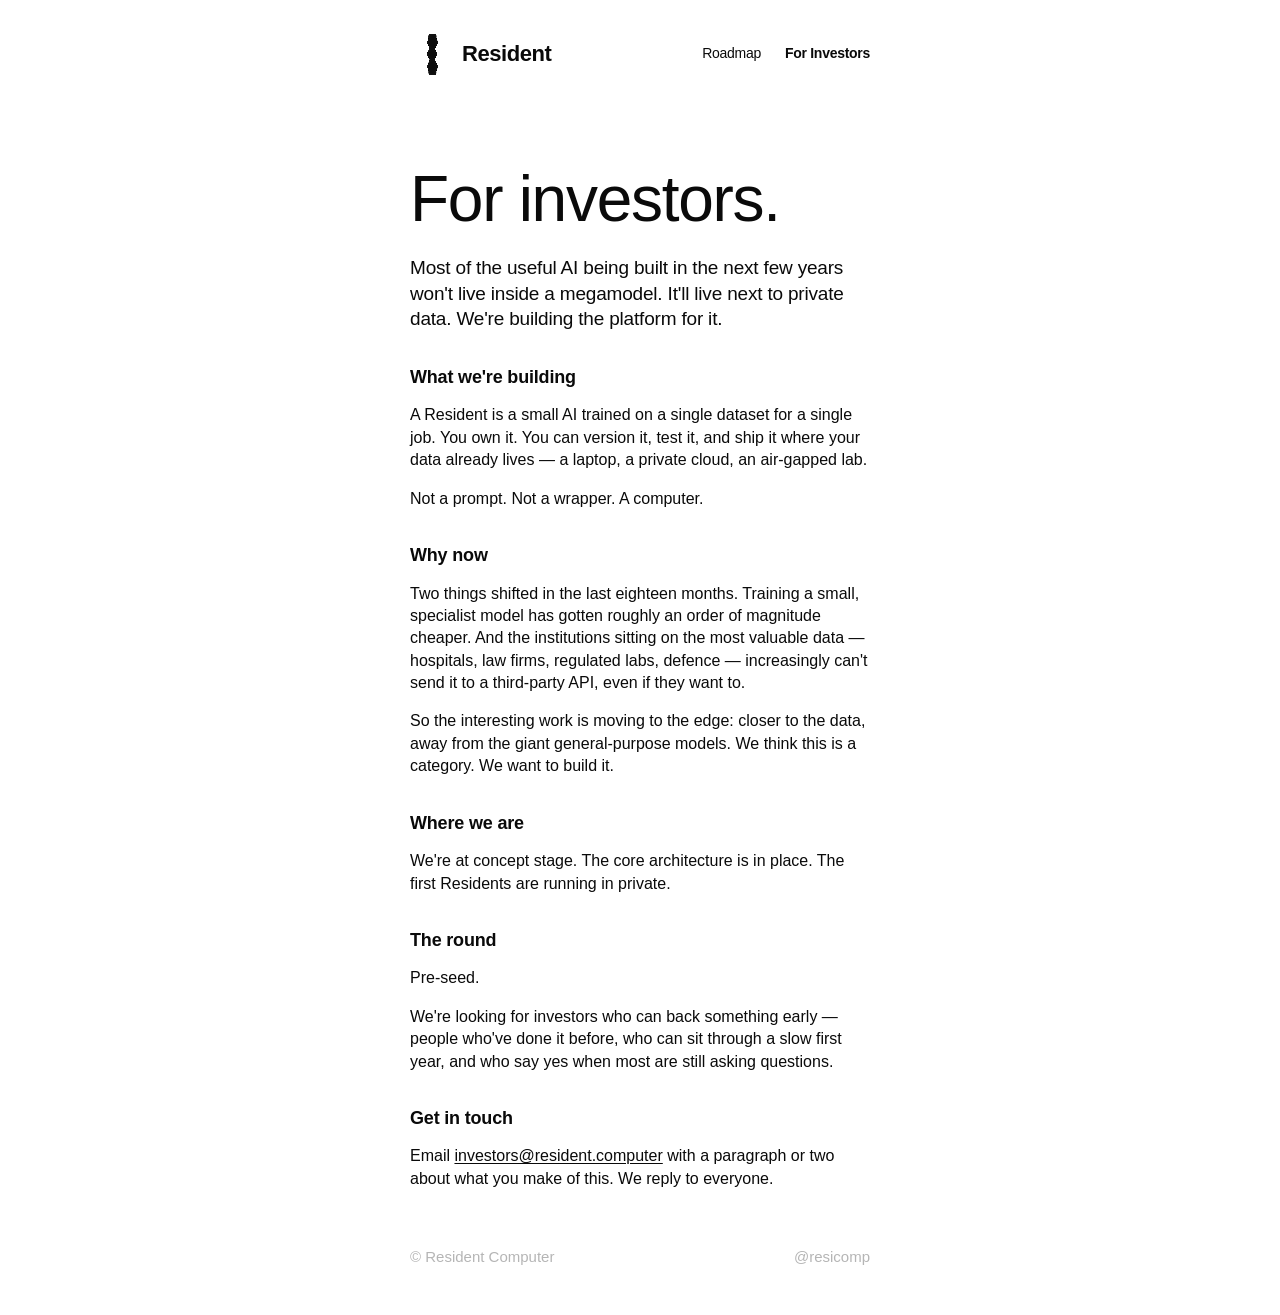
==== investors.html @ 90c77bd6 "Initial commit: Resident marketing site - Homepage with animated logo, hero, chips, signup form, por" ====
<!doctype html>
<html lang="en">
  <head>
    <meta charset="utf-8" />
    <meta name="viewport" content="width=device-width, initial-scale=1" />
    <title>For investors — Resident</title>
    <meta
      name="description"
      content="Resident builds small, owned AI computers trained on private data. We are raising a pre-seed round."
    />

    <link rel="icon" href="assets/favicon.svg" type="image/svg+xml" />
    <link rel="apple-touch-icon" href="assets/apple-touch-icon.png" />
    <meta name="theme-color" content="#ffffff" />
    <meta name="theme-color" content="#0a0a0a" media="(prefers-color-scheme: dark)" />

    <meta property="og:type" content="website" />
    <meta property="og:url" content="https://resident.computer/investors.html" />
    <meta property="og:title" content="For investors — Resident" />
    <meta property="og:description" content="Small, owned AI computers trained on private data. Pre-seed." />
    <meta property="og:image" content="https://resident.computer/assets/og.png" />
    <meta property="og:image:width" content="1200" />
    <meta property="og:image:height" content="630" />
    <meta property="og:image:alt" content="Resident — AI that lives with your data." />

    <meta name="twitter:card" content="summary_large_image" />
    <meta name="twitter:title" content="For investors — Resident" />
    <meta name="twitter:description" content="Small, owned AI computers trained on private data. Pre-seed." />
    <meta name="twitter:image" content="https://resident.computer/assets/og.png" />

    <link rel="stylesheet" href="styles.css" />
    <link
      rel="preload"
      href="assets/fonts/suisseintl-regular/SuisseIntl-Regular-WebS.woff2"
      as="font"
      type="font/woff2"
      crossorigin
    />
    <link
      rel="preload"
      href="assets/fonts/suisseintl-medium/SuisseIntl-Medium-WebS.woff2"
      as="font"
      type="font/woff2"
      crossorigin
    />
  </head>
  <body>
    <svg
      width="0"
      height="0"
      style="position: absolute"
      aria-hidden="true"
      focusable="false"
    >
      <defs>
        <filter id="goo-mark" x="-20%" y="-20%" width="140%" height="140%">
          <feGaussianBlur in="SourceGraphic" stdDeviation="1.6" />
          <feColorMatrix
            type="matrix"
            values="1 0 0 0 0  0 1 0 0 0  0 0 1 0 0  0 0 0 22 -10"
          />
        </filter>
      </defs>
    </svg>

    <header class="site-header">
      <a href="index.html" class="logo" aria-label="Resident">
        <span class="logo-mark" aria-hidden="true">
          <span class="ring">
            <span class="dot" style="--i: 0"></span>
            <span class="dot" style="--i: 1"></span>
            <span class="dot" style="--i: 2"></span>
            <span class="dot" style="--i: 3"></span>
            <span class="dot" style="--i: 4"></span>
            <span class="dot" style="--i: 5"></span>
            <span class="dot" style="--i: 6"></span>
            <span class="dot" style="--i: 7"></span>
            <span class="dot" style="--i: 8"></span>
            <span class="dot" style="--i: 9"></span>
            <span class="dot" style="--i: 10"></span>
            <span class="dot" style="--i: 11"></span>
          </span>
        </span>
        <span class="logo-word">Resident</span>
      </a>
      <nav class="nav">
        <a href="roadmap.html">Roadmap</a>
        <a href="investors.html" aria-current="page">For Investors</a>
      </nav>
    </header>

    <main class="content">
      <h1 class="hero">For investors.</h1>

      <div class="prose">
        <p class="prose-lead">
          Most of the useful AI being built in the next few years won't live
          inside a megamodel. It'll live next to private data. We're building
          the platform for it.
        </p>

        <h2 class="section-title">What we're building</h2>
        <p>
          A Resident is a small AI trained on a single dataset for a single
          job. You own it. You can version it, test it, and ship it where
          your data already lives — a laptop, a private cloud, an air-gapped
          lab.
        </p>
        <p>Not a prompt. Not a wrapper. A computer.</p>

        <h2 class="section-title">Why now</h2>
        <p>
          Two things shifted in the last eighteen months. Training a small,
          specialist model has gotten roughly an order of magnitude cheaper.
          And the institutions sitting on the most valuable data — hospitals,
          law firms, regulated labs, defence — increasingly can't send it to
          a third-party API, even if they want to.
        </p>
        <p>
          So the interesting work is moving to the edge: closer to the data,
          away from the giant general-purpose models. We think this is a
          category. We want to build it.
        </p>

        <h2 class="section-title">Where we are</h2>
        <p>
          We're at concept stage. The core architecture is in place. The
          first Residents are running in private.
        </p>

        <h2 class="section-title">The round</h2>
        <p>Pre-seed.</p>
        <p>
          We're looking for investors who can back something early — people
          who've done it before, who can sit through a slow first year, and
          who say yes when most are still asking questions.
        </p>

        <h2 class="section-title">Get in touch</h2>
        <p>
          Email
          <a href="mailto:investors@resident.computer"
            >investors@resident.computer</a
          >
          with a paragraph or two about what you make of this. We reply to
          everyone.
        </p>
      </div>
    </main>

    <footer class="site-footer">
      <span>© Resident Computer</span>
      <span>@resicomp</span>
    </footer>
  </body>
</html>
---- styles.css ----
/* ---------- Webfonts: Suisse Intl ---------- */

@font-face {
  font-family: "Suisse Intl";
  font-weight: 400;
  font-style: normal;
  font-display: swap;
  src:
    url("assets/fonts/suisseintl-regular/SuisseIntl-Regular-WebS.woff2")
      format("woff2"),
    url("assets/fonts/suisseintl-regular/SuisseIntl-Regular-WebS.woff")
      format("woff");
}

@font-face {
  font-family: "Suisse Intl";
  font-weight: 500;
  font-style: normal;
  font-display: swap;
  src:
    url("assets/fonts/suisseintl-medium/SuisseIntl-Medium-WebS.woff2")
      format("woff2"),
    url("assets/fonts/suisseintl-medium/SuisseIntl-Medium-WebS.woff")
      format("woff");
}

@font-face {
  font-family: "Suisse Intl";
  font-weight: 600;
  font-style: normal;
  font-display: swap;
  src:
    url("assets/fonts/suisseintl-semibold/SuisseIntl-SemiBold-WebS.woff2")
      format("woff2"),
    url("assets/fonts/suisseintl-semibold/SuisseIntl-SemiBold-WebS.woff")
      format("woff");
}

@font-face {
  font-family: "Suisse Intl";
  font-weight: 700;
  font-style: normal;
  font-display: swap;
  src:
    url("assets/fonts/suisseintl-bold/SuisseIntl-Bold-WebS.woff2")
      format("woff2"),
    url("assets/fonts/suisseintl-bold/SuisseIntl-Bold-WebS.woff")
      format("woff");
}

:root {
  color-scheme: light dark;

  /* Palette */
  --bg: #ffffff;
  --fg: #0a0a0a;
  --muted: rgba(10, 10, 10, 0.3);
  --border: rgba(10, 10, 10, 0.22);
  --chip-stroke: rgb(255, 158, 224);
  --signup-bg: #010000;
  --signup-button: #f866fb;

  /* Layout */
  --content-width: 460px;
  --gutter: 24px;

  /* Logo (header-size) */
  --mark-size: 44px;
  --dot-count: 12;
  --dot-size: calc(var(--mark-size) * 0.2);
  --ring-radius: calc(var(--mark-size) * 0.45);
  --ring-tilt: 33deg;
  --ring-roll: 45deg;
  --mark-perspective: 90px;
  --spin-duration: 4.5s;
}

@media (prefers-color-scheme: dark) {
  :root {
    --bg: #0a0a0a;
    --fg: #f5f5f5;
    --muted: rgba(255, 255, 255, 0.35);
    --border: rgba(255, 255, 255, 0.25);
    --signup-bg: #1a1a1a;
  }
}

*,
*::before,
*::after {
  box-sizing: border-box;
}

html,
body {
  margin: 0;
  background: var(--bg);
  color: var(--fg);
  font-family: "Suisse Intl", -apple-system, BlinkMacSystemFont, "Segoe UI",
    Roboto, "Helvetica Neue", sans-serif;
  font-size: 16px;
  font-weight: 400;
  line-height: 1.4;
  -webkit-font-smoothing: antialiased;
  -moz-osx-font-smoothing: grayscale;
  text-rendering: optimizeLegibility;
}

body {
  min-height: 100dvh;
  display: flex;
  flex-direction: column;
  overflow-x: hidden;
}

a {
  color: inherit;
}

/* ---------- Header ---------- */

.site-header {
  width: 100%;
  max-width: calc(var(--content-width) + var(--gutter) * 2);
  margin: 0 auto;
  padding: 32px var(--gutter) 0;
  display: flex;
  align-items: center;
  justify-content: space-between;
  gap: 16px;
}

.logo {
  display: inline-flex;
  align-items: center;
  gap: 8px;
  text-decoration: none;
  color: inherit;
}

.logo-word {
  font-size: 22px;
  font-weight: 700;
  letter-spacing: -0.02em;
  line-height: 1;
}

.nav {
  display: flex;
  gap: 24px;
}

.nav a {
  text-decoration: none;
  font-size: 14px;
  font-weight: 500;
  letter-spacing: -0.02em;
}

.nav a:hover {
  opacity: 0.6;
}

/* ---------- Mark (animated ring) ---------- */

.logo-mark {
  display: inline-block;
  width: var(--mark-size);
  height: var(--mark-size);
  perspective: var(--mark-perspective);
  flex-shrink: 0;
  filter: url(#goo-mark);
}

.ring {
  position: relative;
  display: block;
  width: 100%;
  height: 100%;
  transform-style: preserve-3d;
  animation: spin var(--spin-duration) linear infinite;
}

.dot {
  position: absolute;
  top: 50%;
  left: 50%;
  width: var(--dot-size);
  height: var(--dot-size);
  margin: calc(var(--dot-size) / -2) 0 0 calc(var(--dot-size) / -2);
  background: var(--fg);
  border-radius: 50%;
  backface-visibility: visible;
  transform:
    rotateX(calc(var(--i) * (360deg / var(--dot-count))))
    translateZ(var(--ring-radius));
}

@keyframes spin {
  from {
    transform: rotateZ(var(--ring-roll)) rotateY(var(--ring-tilt)) rotateX(0deg);
  }
  to {
    transform: rotateZ(var(--ring-roll)) rotateY(var(--ring-tilt)) rotateX(360deg);
  }
}

/* ---------- Content ---------- */

.content {
  width: 100%;
  max-width: calc(var(--content-width) + var(--gutter) * 2);
  margin: 0 auto;
  padding: 96px var(--gutter) 32px;
  flex: 0 0 auto;
}

.hero {
  font-size: clamp(44px, 8vw, 64px);
  font-weight: 500;
  letter-spacing: -0.02em;
  line-height: 0.86;
  margin: 0 0 28px;
}

.prose {
  display: flex;
  flex-direction: column;
  gap: 1em;
  font-size: 16px;
  font-weight: 400;
  line-height: 1.4;
}

.prose p {
  margin: 0;
}

.prose-lead {
  font-size: 19px;
  font-weight: 500;
  letter-spacing: -0.01em;
  line-height: 1.35;
  margin: 0;
}

.section-title {
  font-size: 18px;
  font-weight: 600;
  letter-spacing: -0.01em;
  line-height: 1.25;
  margin: 18px 0 0;
}

.prose a {
  color: inherit;
  text-decoration: underline;
  text-underline-offset: 2px;
  text-decoration-thickness: 1px;
}

.prose a:hover {
  text-decoration-thickness: 2px;
}

/* ---------- Goo-merged pink chips (Query / Connect / Deploy / Download) ----------
   Two stacked layers per chip create the metaball outline via SVG goo filter
   (alpha-threshold, so pink color is preserved):
     `ring` (pink, big blur) merges circle+pill into one peanut silhouette;
     `fill` (page-bg color, small blur) covers the interiors but doesn't bridge
     the gap, so the connector "neck" stays solid pink. */

.chips {
  display: flex;
  flex-direction: column;
  align-items: flex-start;
  gap: 4px;
}

/* On desktop, lay the chips out on a single row even if their combined width
   exceeds the content column — `width: max-content` lets them break out of
   the narrow prose container, and `left: 50%` + `translateX(-50%)` re-centers
   the whole row on the viewport (since the parent .content is itself centered). */
@media (min-width: 640px) {
  .chips {
    flex-direction: row;
    flex-wrap: nowrap;
    align-items: center;
    gap: 0;
    width: max-content;
    max-width: none;
    position: relative;
    left: 50%;
    transform: translateX(-50%);
  }
}

.chip {
  position: relative;
  display: inline-flex;
  align-items: center;
  height: 28px;
  isolation: isolate;
  color: var(--chip-stroke);
}

.chip-bg {
  position: absolute;
  inset: 0;
  pointer-events: none;
}

.chip-bg-ring {
  z-index: 0;
  filter: url(#goo-chip-ring);
}

.chip-bg-fill {
  z-index: 1;
  filter: url(#goo-chip-fill);
}

.chip-bg-ring .bg-circle,
.chip-bg-ring .bg-pill {
  background: var(--chip-stroke);
  position: absolute;
}

.chip-bg-fill .bg-circle,
.chip-bg-fill .bg-pill {
  background: var(--bg);
  position: absolute;
}

.chip-bg-ring .bg-circle {
  left: 0;
  top: 0;
  width: 28px;
  height: 28px;
  border-radius: 50%;
}

.chip-bg-ring .bg-pill {
  left: 32px;
  right: 0;
  top: 0;
  height: 28px;
  border-radius: 999px;
}

.chip-bg-fill .bg-circle {
  left: 1.5px;
  top: 1.5px;
  width: 25px;
  height: 25px;
  border-radius: 50%;
}

.chip-bg-fill .bg-pill {
  left: 33.5px;
  right: 1.5px;
  top: 1.5px;
  bottom: 1.5px;
  border-radius: 999px;
}

.chip-icon {
  position: relative;
  z-index: 2;
  flex-shrink: 0;
  width: 28px;
  height: 28px;
  display: grid;
  place-items: center;
}

.chip-icon svg {
  width: 13px;
  height: 13px;
  display: block;
}

.chip-label {
  position: relative;
  z-index: 2;
  /* 18px left + 14px right keeps the text optically centered inside the
     pill, which starts 4px to the right of the label's box (at x=32 vs x=28). */
  padding: 0 14px 0 18px;
  height: 28px;
  display: flex;
  align-items: center;
  font-size: 13px;
  font-weight: 500;
  line-height: 1;
  letter-spacing: -0.01em;
  white-space: nowrap;
}


/* ---------- Signup card ---------- */

.signup {
  margin-top: 32px;
}

.signup-card {
  background: var(--signup-bg);
  border-radius: 12px;
  padding: 5px;
  display: flex;
  flex-direction: column;
  gap: 8px;
  max-width: 441px;
}

.signup-input {
  background: #ffffff;
  border: none;
  border-radius: 12px;
  height: 52px;
  padding: 0 18px;
  font-family: inherit;
  font-size: 16px;
  font-weight: 500;
  color: #0a0a0a;
  outline: none;
  width: 100%;
}

.signup-input::placeholder {
  color: rgba(0, 0, 0, 0.6);
  font-weight: 500;
}

.signup-input:focus-visible {
  box-shadow: inset 0 0 0 2px rgba(0, 0, 0, 0.15);
}

.signup-button {
  background: var(--signup-button);
  color: #ffffff;
  border: none;
  border-radius: 8px;
  height: 38px;
  font-family: inherit;
  font-size: 16px;
  font-weight: 700;
  letter-spacing: -0.01em;
  cursor: pointer;
}

.signup-button:hover {
  filter: brightness(1.05);
}

/* ---------- Roadmap timeline ---------- */

.timeline {
  list-style: none;
  padding: 0;
  margin: 56px 0 32px;
  position: relative;
}

/* Central vertical axis */
.timeline::before {
  content: "";
  position: absolute;
  left: 50%;
  top: 0;
  bottom: 0;
  width: 1px;
  background: var(--fg);
  opacity: 0.5;
  transform: translateX(-0.5px);
}

.timeline-item {
  position: relative;
  display: grid;
  grid-template-columns: 1fr auto 1fr;
  grid-template-rows: auto auto;
  column-gap: 28px;
  row-gap: 4px;
  padding: 14px 0;
}

/* Date goes in row 1 (label), tag/text goes in row 2 (highlight).
   The dot lives in row 2 too, so it aligns with the highlight — not the
   geometric center of the whole item (which would land between rows). */

.is-left .timeline-date {
  grid-column: 1;
  grid-row: 1;
  text-align: right;
  justify-self: end;
}

.is-right .timeline-date {
  grid-column: 3;
  grid-row: 1;
  text-align: left;
  justify-self: start;
}

.is-left .timeline-tag,
.is-left .timeline-text {
  grid-column: 1;
  grid-row: 2;
  text-align: right;
  justify-self: end;
  position: relative;
}

.is-right .timeline-tag,
.is-right .timeline-text {
  grid-column: 3;
  grid-row: 2;
  text-align: left;
  justify-self: start;
  position: relative;
}

.timeline-dot {
  grid-column: 2;
  grid-row: 2;
  width: 9px;
  height: 9px;
  background: var(--fg);
  border-radius: 50%;
  justify-self: center;
  align-self: center;
  z-index: 1;
}

.is-colored .timeline-dot {
  background: var(--c, var(--fg));
}

/* Dashed connector from tag/text edge to axis (in row 2 only). */
.is-left .timeline-tag::after,
.is-left .timeline-text::after,
.is-right .timeline-tag::before,
.is-right .timeline-text::before {
  content: "";
  position: absolute;
  top: 50%;
  width: 24px;
  border-top: 1px dashed var(--fg);
  opacity: 0.45;
  transform: translateY(-50%);
}

.is-left .timeline-tag::after,
.is-left .timeline-text::after {
  left: 100%;
}

.is-right .timeline-tag::before,
.is-right .timeline-text::before {
  right: 100%;
}

.timeline-date {
  font-size: 13px;
  font-weight: 500;
  letter-spacing: -0.01em;
}

.timeline-text {
  font-size: 14px;
  font-weight: 400;
  opacity: 0.7;
  line-height: 1.3;
}

.timeline-tag {
  display: inline-block;
  padding: 4px 10px;
  border-radius: 6px;
  font-size: 12px;
  font-family: ui-monospace, "SF Mono", "Menlo", monospace;
  font-weight: 500;
  background: var(--c, var(--fg));
  color: #fff;
  letter-spacing: -0.01em;
  width: fit-content;
  line-height: 1.3;
}

/* "Currently here" marker — pink label + glowing pulsing dot. */

.is-current .timeline-date {
  color: #f866fb;
}

.is-left .timeline-now,
.is-right .timeline-now {
  grid-row: 2;
  position: relative;
  font-size: 13px;
  font-weight: 600;
  color: #f866fb;
  letter-spacing: -0.005em;
}

.is-left .timeline-now {
  grid-column: 1;
  text-align: right;
  justify-self: end;
}

.is-right .timeline-now {
  grid-column: 3;
  text-align: left;
  justify-self: start;
}

.is-left .timeline-now::after,
.is-right .timeline-now::before {
  content: "";
  position: absolute;
  top: 50%;
  width: 24px;
  border-top: 1px dashed #f866fb;
  opacity: 0.55;
  transform: translateY(-50%);
}

.is-left .timeline-now::after {
  left: 100%;
}

.is-right .timeline-now::before {
  right: 100%;
}

.is-current .timeline-date {
  color: #f866fb;
  font-weight: 600;
}

.is-current .timeline-dot {
  background: #f866fb;
  filter: drop-shadow(0 0 4px rgba(248, 102, 251, 0.65));
  animation: dot-ping 1.8s cubic-bezier(0, 0, 0.2, 1) infinite;
}

@keyframes dot-ping {
  0% {
    box-shadow: 0 0 0 0 rgba(248, 102, 251, 0.7);
  }
  80%,
  100% {
    box-shadow: 0 0 0 14px rgba(248, 102, 251, 0);
  }
}

@media (prefers-reduced-motion: reduce) {
  .is-current .timeline-dot {
    animation: none;
  }
}

/* Mobile: collapse to a single-side timeline (axis on the left).
   Same row-based grid as desktop, but only two columns: dot + content.
   Dot stays in row 2 so it aligns with the tag/text. */
@media (max-width: 640px) {
  .timeline {
    padding-left: 0;
    margin-top: 40px;
  }

  .timeline::before {
    left: 12px;
    transform: none;
  }

  .timeline-item {
    grid-template-columns: 28px 1fr;
    grid-template-rows: auto auto;
    column-gap: 12px;
    row-gap: 2px;
    padding: 10px 0;
  }

  .timeline-dot {
    grid-column: 1;
    grid-row: 2;
    justify-self: end;
    align-self: center;
    margin-right: 7px;
  }

  .timeline-date,
  .is-left .timeline-date,
  .is-right .timeline-date {
    grid-column: 2;
    grid-row: 1;
    text-align: left;
    justify-self: start;
  }

  .timeline-tag,
  .timeline-text,
  .timeline-now,
  .is-left .timeline-tag,
  .is-left .timeline-text,
  .is-left .timeline-now,
  .is-right .timeline-tag,
  .is-right .timeline-text,
  .is-right .timeline-now {
    grid-column: 2;
    grid-row: 2;
    text-align: left;
    justify-self: start;
  }

  .is-left .timeline-tag::after,
  .is-left .timeline-text::after,
  .is-left .timeline-now::after,
  .is-right .timeline-tag::before,
  .is-right .timeline-text::before,
  .is-right .timeline-now::before {
    display: none;
  }
}

/* Active nav link */
.nav a[aria-current="page"] {
  opacity: 1;
  font-weight: 700;
}

/* ---------- Illustration (centered island) ---------- */

.illustration {
  margin: 24px auto 16px;
  padding: 0 var(--gutter);
  width: 100%;
  max-width: 960px;
  display: block;
}

.illustration-frame {
  position: relative;
  display: block;
}

.illustration-frame img {
  display: block;
  width: 100%;
  height: auto;
  user-select: none;
}

/* Animated magenta glow positioned over the portal in the illustration.
   `mix-blend-mode: screen` adds light to the underlying pixels (rather than
   covering them), so the glow reads as bloom emanating from the portal itself. */
.portal-glow {
  position: absolute;
  left: 50%;
  top: 30%;
  width: 22%;
  height: 36%;
  transform: translate(-50%, -50%);
  pointer-events: none;
  background: radial-gradient(
    ellipse at center,
    rgba(255, 100, 220, 0.85) 0%,
    rgba(248, 102, 251, 0.45) 25%,
    rgba(248, 102, 251, 0.12) 55%,
    transparent 100%
  );
  filter: blur(18px);
  mix-blend-mode: screen;
  animation: portal-pulse 4s ease-in-out infinite;
  will-change: opacity, transform;
}

@keyframes portal-pulse {
  0%,
  100% {
    opacity: 0.7;
    transform: translate(-50%, -50%) scale(1);
  }
  50% {
    opacity: 1;
    transform: translate(-50%, -50%) scale(1.12);
  }
}

@media (prefers-reduced-motion: reduce) {
  .portal-glow {
    animation: none;
    opacity: 0.85;
  }
}

/* ---------- Footer ---------- */

.site-footer {
  width: 100%;
  max-width: calc(var(--content-width) + var(--gutter) * 2);
  margin: 0 auto;
  padding: 24px var(--gutter) 48px;
  display: flex;
  justify-content: space-between;
  font-size: 15px;
  font-weight: 500;
  color: var(--muted);
}

/* ---------- Reduced motion ---------- */

@media (prefers-reduced-motion: reduce) {
  .ring {
    animation: none;
    transform: rotateZ(var(--ring-roll)) rotateY(var(--ring-tilt));
  }
}

/* ---------- Responsive ---------- */

@media (max-width: 640px) {
  .content {
    padding: 56px var(--gutter) 24px;
  }
  .hero {
    margin-bottom: 24px;
  }
  .signup {
    margin-top: 24px;
  }
  .illustration {
    padding: 0;
  }
  .site-footer {
    padding-bottom: 32px;
  }
}
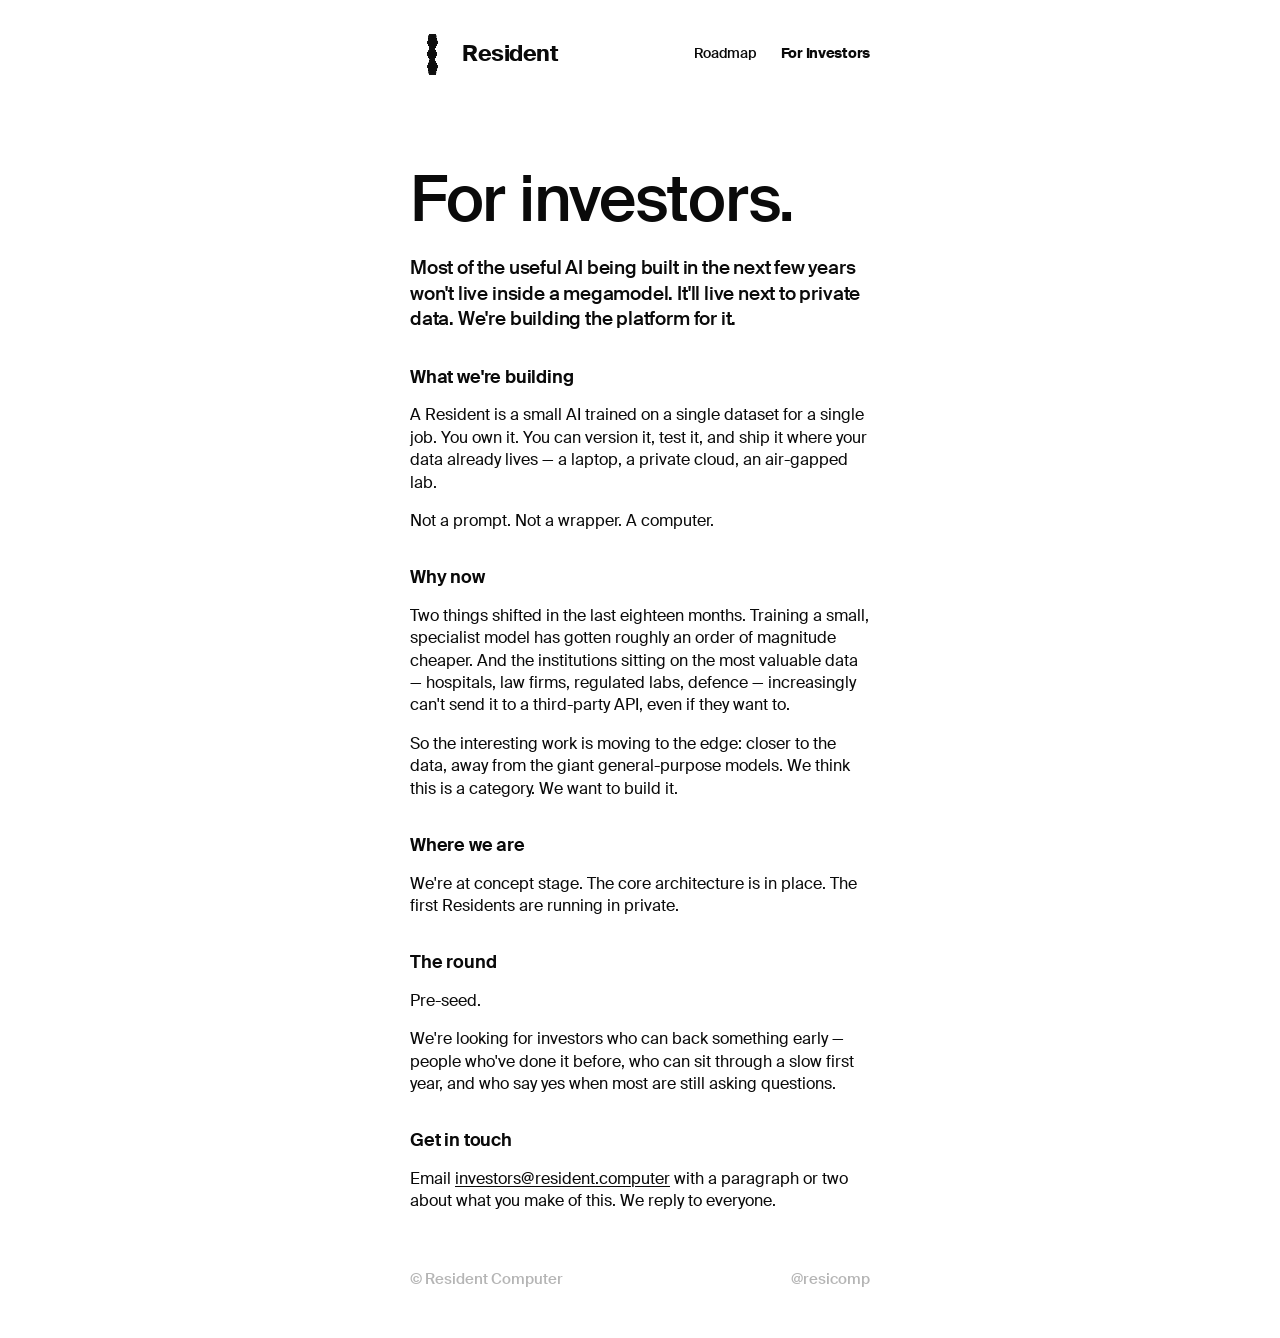
==== commit a73c3b4d: "Enable Vercel cleanUrls and update internal links - vercel.json: cleanUrls: true, trailingSlash: fal" ====
--- a/investors.html
+++ b/investors.html
@@ -15,7 +15,7 @@
     <meta name="theme-color" content="#0a0a0a" media="(prefers-color-scheme: dark)" />
 
     <meta property="og:type" content="website" />
-    <meta property="og:url" content="https://resident.computer/investors.html" />
+    <meta property="og:url" content="https://www.resident.computer/investors" />
     <meta property="og:title" content="For investors — Resident" />
     <meta property="og:description" content="Small, owned AI computers trained on private data. Pre-seed." />
     <meta property="og:image" content="https://resident.computer/assets/og.png" />
@@ -64,7 +64,7 @@
     </svg>
 
     <header class="site-header">
-      <a href="index.html" class="logo" aria-label="Resident">
+      <a href="/" class="logo" aria-label="Resident">
         <span class="logo-mark" aria-hidden="true">
           <span class="ring">
             <span class="dot" style="--i: 0"></span>
@@ -84,8 +84,8 @@
         <span class="logo-word">Resident</span>
       </a>
       <nav class="nav">
-        <a href="roadmap.html">Roadmap</a>
-        <a href="investors.html" aria-current="page">For Investors</a>
+        <a href="/roadmap">Roadmap</a>
+        <a href="/investors" aria-current="page">For Investors</a>
       </nav>
     </header>
 
--- a/styles.css
+++ b/styles.css
@@ -451,6 +451,12 @@
 
 .signup-button:hover {
   filter: brightness(1.05);
+}
+
+.signup-button:disabled {
+  cursor: default;
+  opacity: 0.85;
+  filter: none;
 }
 
 /* ---------- Roadmap timeline ---------- */
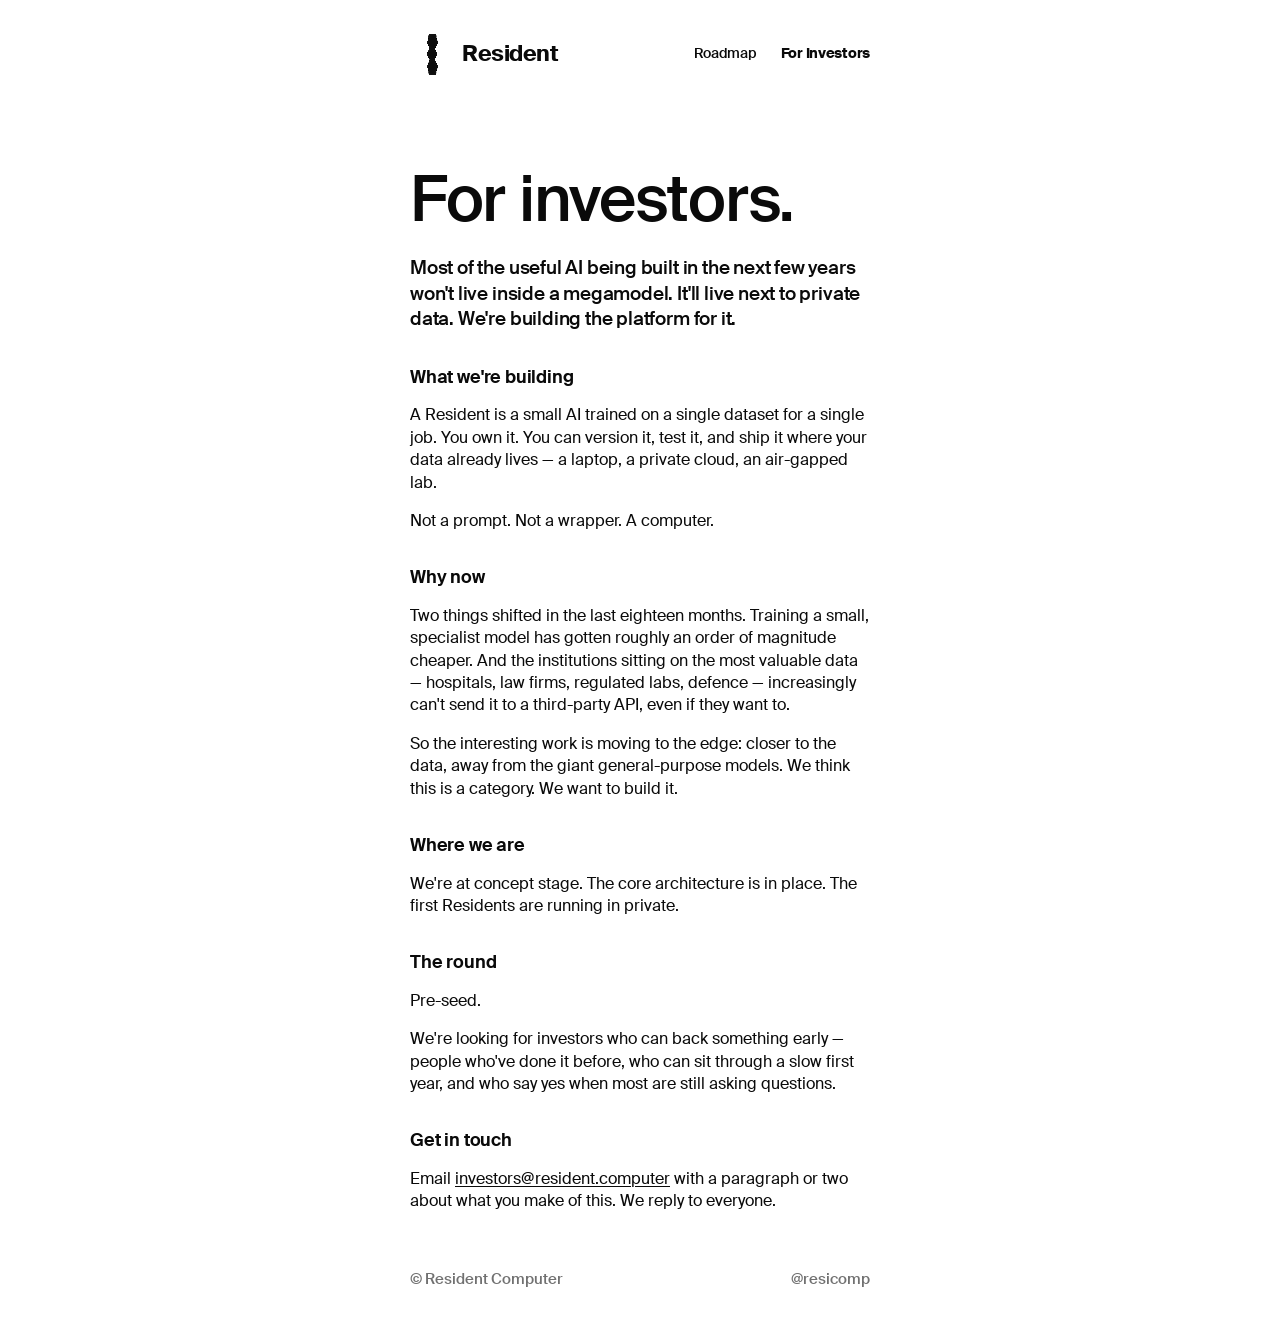
==== commit 963b96b9: "Accessibility, SEO, and asset improvements across the site Accessibility & correctness: - Fix --mute" ====
--- a/investors.html
+++ b/investors.html
@@ -3,30 +3,37 @@
   <head>
     <meta charset="utf-8" />
     <meta name="viewport" content="width=device-width, initial-scale=1" />
+    <script src="https://cdn.visitors.now/v.js" data-token="2499831f-5ca7-4b9d-930d-da9908d51c79"></script>
     <title>For investors — Resident</title>
     <meta
       name="description"
       content="Resident builds small, owned AI computers trained on private data. We are raising a pre-seed round."
     />
 
+    <link rel="canonical" href="https://www.resident.computer/investors" />
     <link rel="icon" href="assets/favicon.svg" type="image/svg+xml" />
+    <link rel="icon" type="image/png" sizes="32x32" href="assets/favicon-32.png" />
     <link rel="apple-touch-icon" href="assets/apple-touch-icon.png" />
     <meta name="theme-color" content="#ffffff" />
     <meta name="theme-color" content="#0a0a0a" media="(prefers-color-scheme: dark)" />
 
     <meta property="og:type" content="website" />
     <meta property="og:url" content="https://www.resident.computer/investors" />
+    <meta property="og:site_name" content="Resident" />
+    <meta property="og:locale" content="en_US" />
     <meta property="og:title" content="For investors — Resident" />
     <meta property="og:description" content="Small, owned AI computers trained on private data. Pre-seed." />
-    <meta property="og:image" content="https://resident.computer/assets/og.png" />
+    <meta property="og:image" content="https://www.resident.computer/assets/og.jpg" />
+    <meta property="og:image:type" content="image/jpeg" />
     <meta property="og:image:width" content="1200" />
     <meta property="og:image:height" content="630" />
     <meta property="og:image:alt" content="Resident — AI that lives with your data." />
 
     <meta name="twitter:card" content="summary_large_image" />
+    <meta name="twitter:site" content="@resicomp" />
     <meta name="twitter:title" content="For investors — Resident" />
     <meta name="twitter:description" content="Small, owned AI computers trained on private data. Pre-seed." />
-    <meta name="twitter:image" content="https://resident.computer/assets/og.png" />
+    <meta name="twitter:image" content="https://www.resident.computer/assets/og.jpg" />
 
     <link rel="stylesheet" href="styles.css" />
     <link
@@ -53,6 +60,8 @@
       focusable="false"
     >
       <defs>
+        <!-- NOTE: #goo-mark is duplicated verbatim in index.html and
+             roadmap.html (no build step). Edit all three together. -->
         <filter id="goo-mark" x="-20%" y="-20%" width="140%" height="140%">
           <feGaussianBlur in="SourceGraphic" stdDeviation="1.6" />
           <feColorMatrix
@@ -150,7 +159,7 @@
 
     <footer class="site-footer">
       <span>© Resident Computer</span>
-      <span>@resicomp</span>
+      <a href="https://x.com/resicomp" target="_blank" rel="noopener">@resicomp</a>
     </footer>
   </body>
 </html>
--- a/styles.css
+++ b/styles.css
@@ -54,11 +54,13 @@
   /* Palette */
   --bg: #ffffff;
   --fg: #0a0a0a;
-  --muted: rgba(10, 10, 10, 0.3);
+  --muted: rgba(10, 10, 10, 0.58);
   --border: rgba(10, 10, 10, 0.22);
+  --accent: #f866fb;
+  --accent-rgb: 248, 102, 251;
   --chip-stroke: rgb(255, 158, 224);
   --signup-bg: #010000;
-  --signup-button: #f866fb;
+  --signup-button: var(--accent);
 
   /* Layout */
   --content-width: 460px;
@@ -79,9 +81,11 @@
   :root {
     --bg: #0a0a0a;
     --fg: #f5f5f5;
-    --muted: rgba(255, 255, 255, 0.35);
+    --muted: rgba(255, 255, 255, 0.58);
     --border: rgba(255, 255, 255, 0.25);
     --signup-bg: #1a1a1a;
+    /* Brand pinks (--accent, --chip-stroke) are intentionally shared with
+       light mode; override them here if dark ever needs a softer tone. */
   }
 }
 
@@ -115,6 +119,12 @@
 
 a {
   color: inherit;
+}
+
+/* Shared keyboard focus indicator (the input also keeps its inset ring). */
+:where(a, button, .signup-input):focus-visible {
+  outline: 2px solid var(--fg);
+  outline-offset: 2px;
 }
 
 /* ---------- Header ---------- */
@@ -410,7 +420,7 @@
   display: flex;
   flex-direction: column;
   gap: 8px;
-  max-width: 441px;
+  max-width: var(--content-width);
 }
 
 .signup-input {
@@ -459,6 +469,21 @@
   filter: none;
 }
 
+/* Visually hidden — mirrors the button state into an aria-live region so
+   screen readers announce submit success/error (button text alone isn't). */
+.signup-status {
+  position: absolute;
+  width: 1px;
+  height: 1px;
+  margin: -1px;
+  padding: 0;
+  border: 0;
+  overflow: hidden;
+  clip: rect(0 0 0 0);
+  clip-path: inset(50%);
+  white-space: nowrap;
+}
+
 /* ---------- Roadmap timeline ---------- */
 
 .timeline {
@@ -589,6 +614,8 @@
   font-weight: 500;
   background: var(--c, var(--fg));
   color: #fff;
+  /* Lift the white label off the lighter pastel tags for legibility. */
+  text-shadow: 0 1px 1px rgba(0, 0, 0, 0.28);
   letter-spacing: -0.01em;
   width: fit-content;
   line-height: 1.3;
@@ -597,7 +624,7 @@
 /* "Currently here" marker — pink label + glowing pulsing dot. */
 
 .is-current .timeline-date {
-  color: #f866fb;
+  color: var(--accent);
 }
 
 .is-left .timeline-now,
@@ -606,7 +633,7 @@
   position: relative;
   font-size: 13px;
   font-weight: 600;
-  color: #f866fb;
+  color: var(--accent);
   letter-spacing: -0.005em;
 }
 
@@ -628,7 +655,7 @@
   position: absolute;
   top: 50%;
   width: 24px;
-  border-top: 1px dashed #f866fb;
+  border-top: 1px dashed var(--accent);
   opacity: 0.55;
   transform: translateY(-50%);
 }
@@ -642,23 +669,23 @@
 }
 
 .is-current .timeline-date {
-  color: #f866fb;
+  color: var(--accent);
   font-weight: 600;
 }
 
 .is-current .timeline-dot {
-  background: #f866fb;
-  filter: drop-shadow(0 0 4px rgba(248, 102, 251, 0.65));
+  background: var(--accent);
+  filter: drop-shadow(0 0 4px rgba(var(--accent-rgb), 0.65));
   animation: dot-ping 1.8s cubic-bezier(0, 0, 0.2, 1) infinite;
 }
 
 @keyframes dot-ping {
   0% {
-    box-shadow: 0 0 0 0 rgba(248, 102, 251, 0.7);
+    box-shadow: 0 0 0 0 rgba(var(--accent-rgb), 0.7);
   }
   80%,
   100% {
-    box-shadow: 0 0 0 14px rgba(248, 102, 251, 0);
+    box-shadow: 0 0 0 14px rgba(var(--accent-rgb), 0);
   }
 }
 
@@ -678,12 +705,15 @@
   }
 
   .timeline::before {
+    /* 1px axis centred on the dot column's centre (24px / 2 = 12px) */
     left: 12px;
-    transform: none;
+    transform: translateX(-0.5px);
   }
 
   .timeline-item {
-    grid-template-columns: 28px 1fr;
+    /* Col 1 is 24px so its centre (12px) lands on the axis; the dot is
+       centred in it, so the line runs through the dot's middle. */
+    grid-template-columns: 24px 1fr;
     grid-template-rows: auto auto;
     column-gap: 12px;
     row-gap: 2px;
@@ -693,9 +723,9 @@
   .timeline-dot {
     grid-column: 1;
     grid-row: 2;
-    justify-self: end;
+    justify-self: center;
     align-self: center;
-    margin-right: 7px;
+    margin-right: 0;
   }
 
   .timeline-date,
@@ -748,19 +778,58 @@
   display: block;
 }
 
+/* The frame recreates the original ~1856×1040 scene box. The island is
+   anchored to the top, the cloud band to the bottom (behind it), so the
+   island reads as hovering above the mist. */
 .illustration-frame {
   position: relative;
   display: block;
-}
-
-.illustration-frame img {
+  aspect-ratio: 1856 / 1040;
+}
+
+/* Clouds = the still mist band, pinned to the bottom, behind the island. */
+.illustration-clouds {
+  position: absolute;
+  left: 0;
+  bottom: 0;
+  width: 100%;
+  height: auto;
+  z-index: 0;
+  user-select: none;
+}
+
+/* Island = the floating foreground layer. Centered and scaled to its native
+   share of the scene width (1773/1856 ≈ 95.5%). It bobs gently via
+   `island-float`; the portal glow lives inside it, so the glow drifts too. */
+.illustration-island {
+  position: absolute;
+  top: 0;
+  left: 50%;
+  width: 95.5%;
+  z-index: 1;
+  pointer-events: none;
+  animation: island-float 7s ease-in-out infinite;
+  will-change: transform;
+}
+
+.illustration-island img {
   display: block;
   width: 100%;
   height: auto;
   user-select: none;
 }
 
-/* Animated magenta glow positioned over the portal in the illustration.
+@keyframes island-float {
+  0%,
+  100% {
+    transform: translate(-50%, 0);
+  }
+  50% {
+    transform: translate(-50%, -1.6%);
+  }
+}
+
+/* Animated magenta glow positioned over the portal.
    `mix-blend-mode: screen` adds light to the underlying pixels (rather than
    covering them), so the glow reads as bloom emanating from the portal itself. */
 .portal-glow {
@@ -774,8 +843,8 @@
   background: radial-gradient(
     ellipse at center,
     rgba(255, 100, 220, 0.85) 0%,
-    rgba(248, 102, 251, 0.45) 25%,
-    rgba(248, 102, 251, 0.12) 55%,
+    rgba(var(--accent-rgb), 0.45) 25%,
+    rgba(var(--accent-rgb), 0.12) 55%,
     transparent 100%
   );
   filter: blur(18px);
@@ -797,6 +866,9 @@
 }
 
 @media (prefers-reduced-motion: reduce) {
+  .illustration-island {
+    animation: none;
+  }
   .portal-glow {
     animation: none;
     opacity: 0.85;
@@ -817,6 +889,16 @@
   color: var(--muted);
 }
 
+.site-footer a {
+  color: var(--muted);
+  text-decoration: none;
+  transition: color 0.15s ease;
+}
+
+.site-footer a:hover {
+  color: var(--fg);
+}
+
 /* ---------- Reduced motion ---------- */
 
 @media (prefers-reduced-motion: reduce) {
@@ -843,5 +925,13 @@
   }
   .site-footer {
     padding-bottom: 32px;
-  }
-}
+    align-items: center;
+  }
+  /* Enlarge touch targets to ~44px on mobile without changing text size. */
+  .nav a,
+  .site-footer a {
+    display: inline-flex;
+    align-items: center;
+    min-height: 44px;
+  }
+}
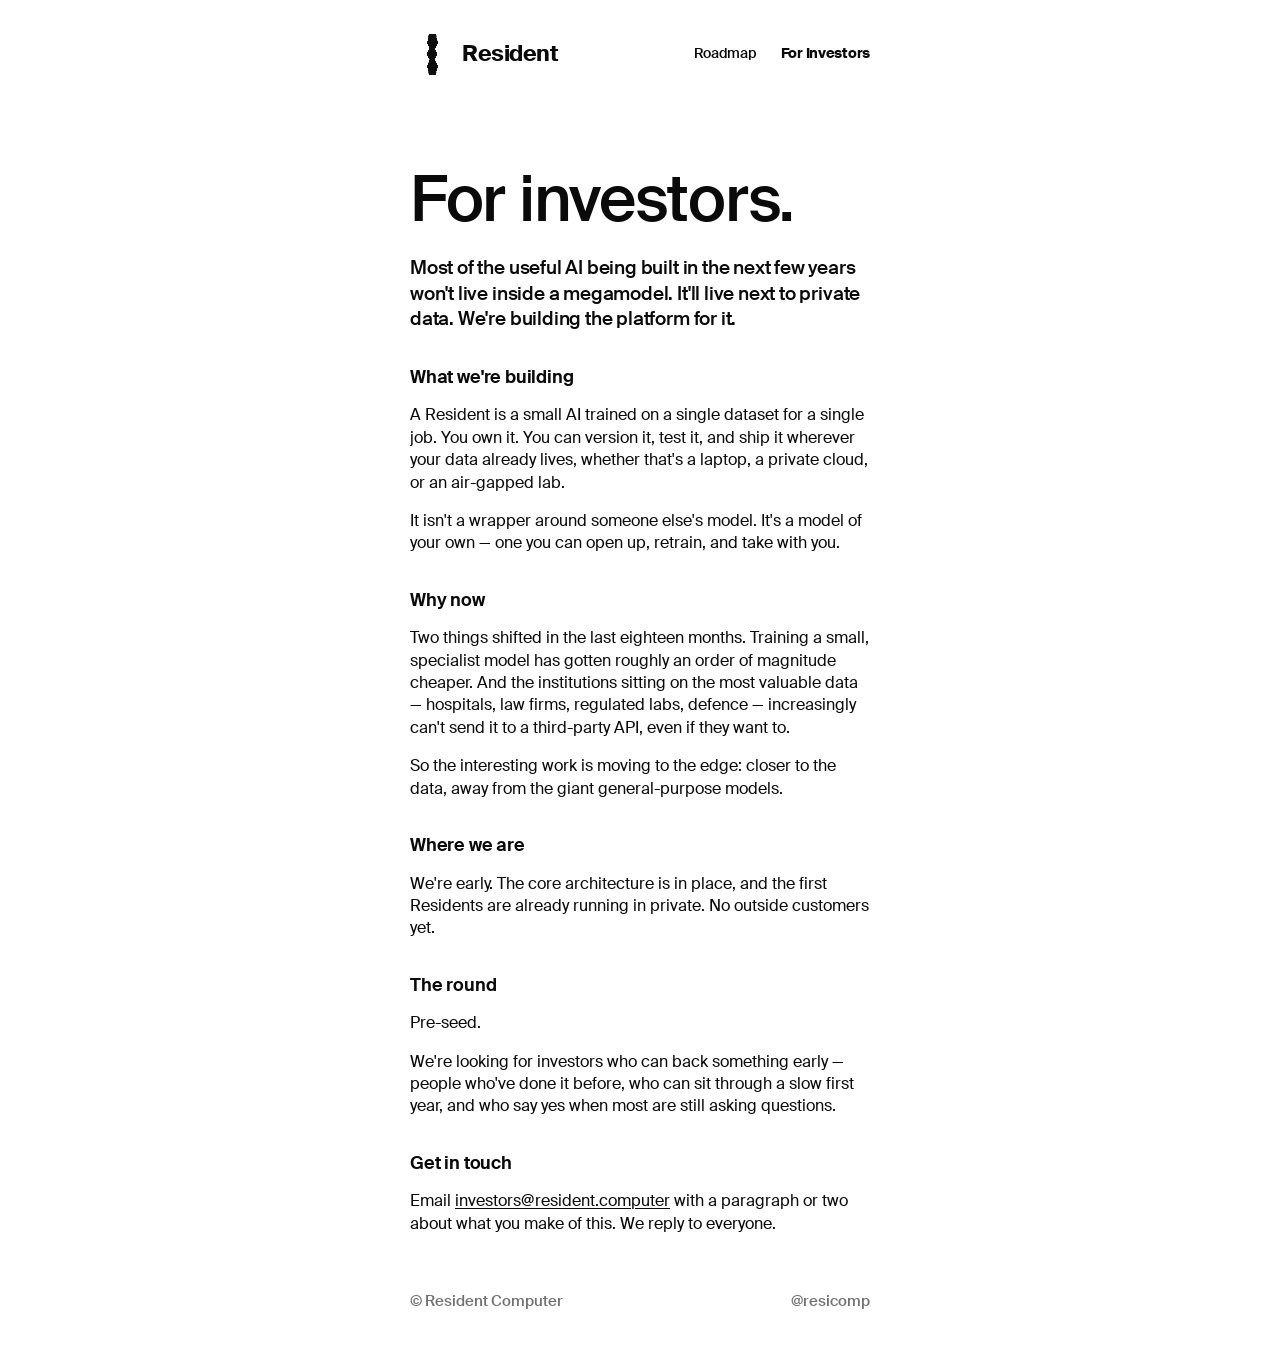
==== commit 105b3f73: "Tighten copy: concrete homepage lead, benefit CTA, cut AI-tells Homepage: - Replace the abstract "sm" ====
--- a/investors.html
+++ b/investors.html
@@ -111,11 +111,14 @@
         <h2 class="section-title">What we're building</h2>
         <p>
           A Resident is a small AI trained on a single dataset for a single
-          job. You own it. You can version it, test it, and ship it where
-          your data already lives — a laptop, a private cloud, an air-gapped
-          lab.
+          job. You own it. You can version it, test it, and ship it wherever
+          your data already lives, whether that's a laptop, a private cloud,
+          or an air-gapped lab.
         </p>
-        <p>Not a prompt. Not a wrapper. A computer.</p>
+        <p>
+          It isn't a wrapper around someone else's model. It's a model of your
+          own — one you can open up, retrain, and take with you.
+        </p>
 
         <h2 class="section-title">Why now</h2>
         <p>
@@ -127,14 +130,13 @@
         </p>
         <p>
           So the interesting work is moving to the edge: closer to the data,
-          away from the giant general-purpose models. We think this is a
-          category. We want to build it.
+          away from the giant general-purpose models.
         </p>
 
         <h2 class="section-title">Where we are</h2>
         <p>
-          We're at concept stage. The core architecture is in place. The
-          first Residents are running in private.
+          We're early. The core architecture is in place, and the first
+          Residents are already running in private. No outside customers yet.
         </p>
 
         <h2 class="section-title">The round</h2>
--- a/styles.css
+++ b/styles.css
@@ -482,6 +482,12 @@
   clip: rect(0 0 0 0);
   clip-path: inset(50%);
   white-space: nowrap;
+}
+
+.signup-note {
+  margin: 10px 2px 0;
+  font-size: 13px;
+  color: var(--muted);
 }
 
 /* ---------- Roadmap timeline ---------- */
